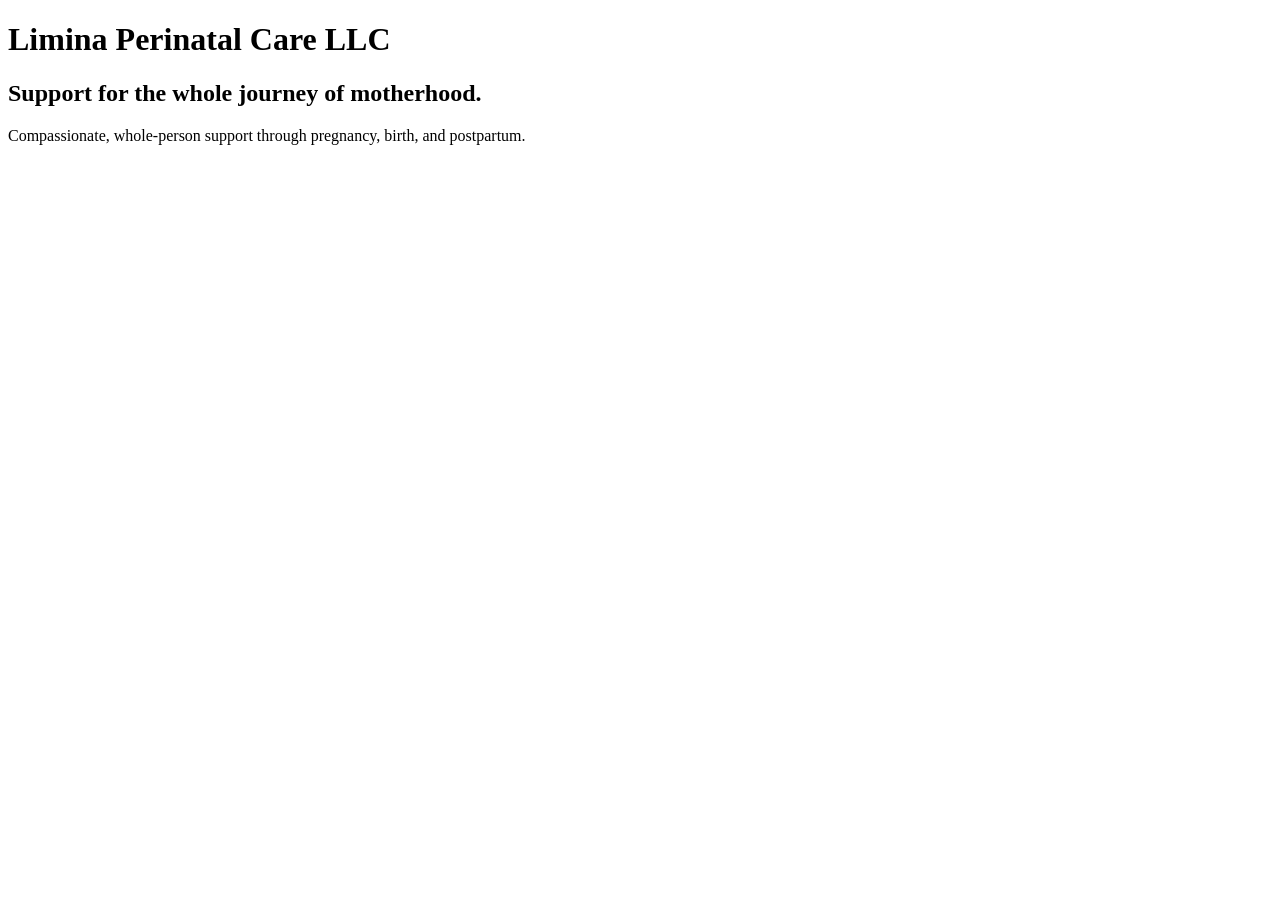
==== index.html @ d0695dbe "Create index.html" ====
<!DOCTYPE html>
<html lang="en">
<head>
    <meta charset="UTF-8">
    <meta name="viewport" content="width=device-width, initial-scale=1.0">

    <title>Limina Perinatal Care LLC</title>
</head>

<body>

    <header>
        <h1>Limina Perinatal Care LLC</h1>
    </header>

    <main>
        <h2>Support for the whole journey of motherhood.</h2>

        <p>
            Compassionate, whole-person support through pregnancy,
            birth, and postpartum.
        </p>
    </main>

</body>
</html>
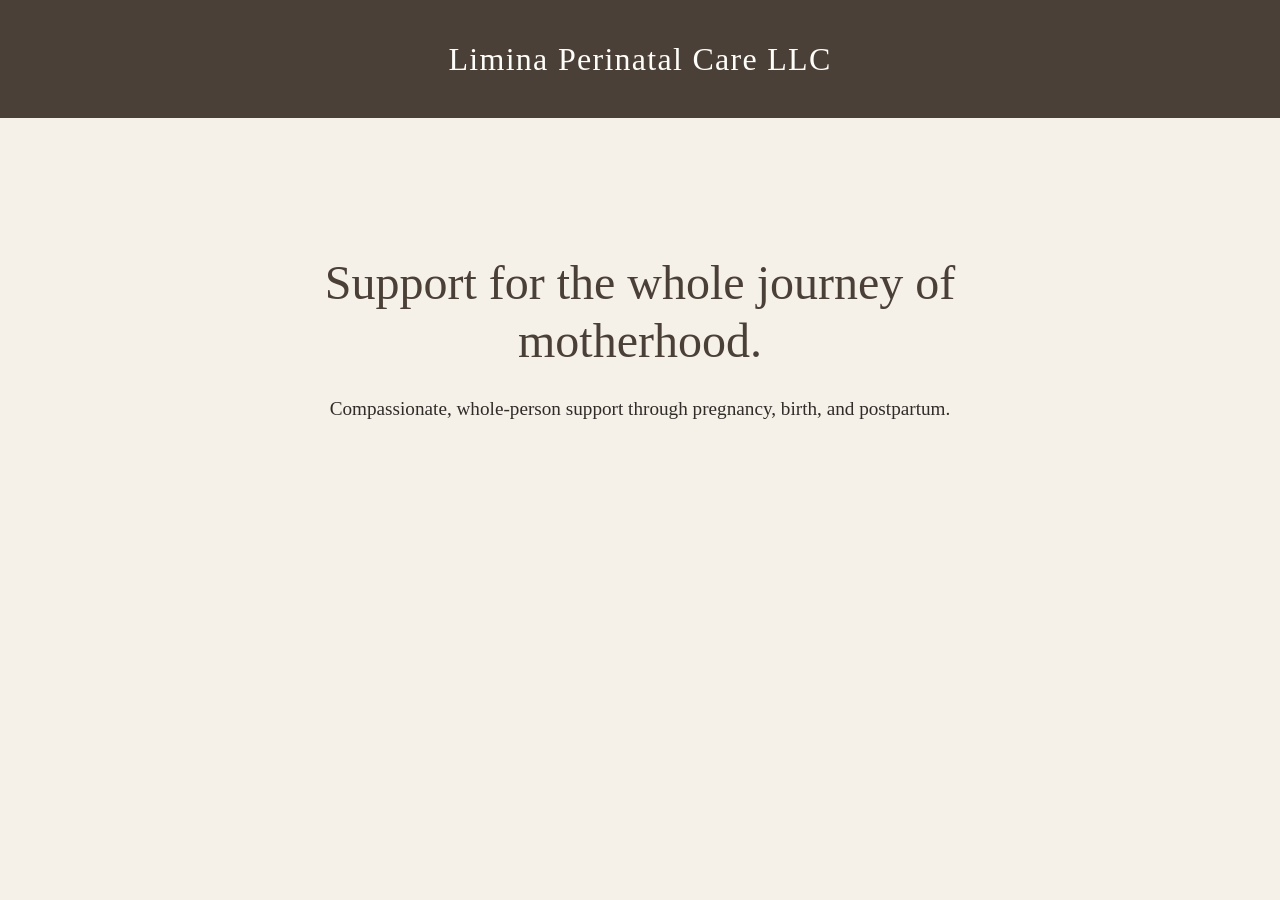
==== commit e05b785e: "Update index.html" ====
--- a/index.html
+++ b/index.html
@@ -5,6 +5,7 @@
     <meta name="viewport" content="width=device-width, initial-scale=1.0">
 
     <title>Limina Perinatal Care LLC</title>
+    <link rel="stylesheet" href="style.css">
 </head>
 
 <body>
--- a/style.css
+++ b/style.css
@@ -0,0 +1,76 @@
+/* =========================================
+   LIMINA PERINATAL CARE
+   Main Stylesheet
+   ========================================= */
+
+:root {
+    --earth: #4b4038;
+    --clay: #8a6f5a;
+    --cream: #f5f0e8;
+    --sand: #ded2c2;
+    --text: #302c28;
+    --white: #fffdf9;
+}
+
+* {
+    box-sizing: border-box;
+}
+
+body {
+    margin: 0;
+    background-color: var(--cream);
+    color: var(--text);
+    font-family: Georgia, "Times New Roman", serif;
+    line-height: 1.7;
+}
+
+header {
+    background-color: var(--earth);
+    color: var(--white);
+    padding: 2rem;
+    text-align: center;
+}
+
+header h1 {
+    margin: 0;
+    font-size: 2rem;
+    font-weight: normal;
+    letter-spacing: 0.04em;
+}
+
+main {
+    max-width: 900px;
+    margin: 0 auto;
+    padding: 6rem 2rem;
+    text-align: center;
+}
+
+h2 {
+    color: var(--earth);
+    font-size: 3rem;
+    font-weight: normal;
+    line-height: 1.2;
+    margin-bottom: 1.5rem;
+}
+
+p {
+    font-size: 1.2rem;
+    max-width: 650px;
+    margin: 0 auto;
+}
+
+@media (max-width: 600px) {
+
+    main {
+        padding: 4rem 1.5rem;
+    }
+
+    h2 {
+        font-size: 2.2rem;
+    }
+
+    p {
+        font-size: 1.05rem;
+    }
+
+}
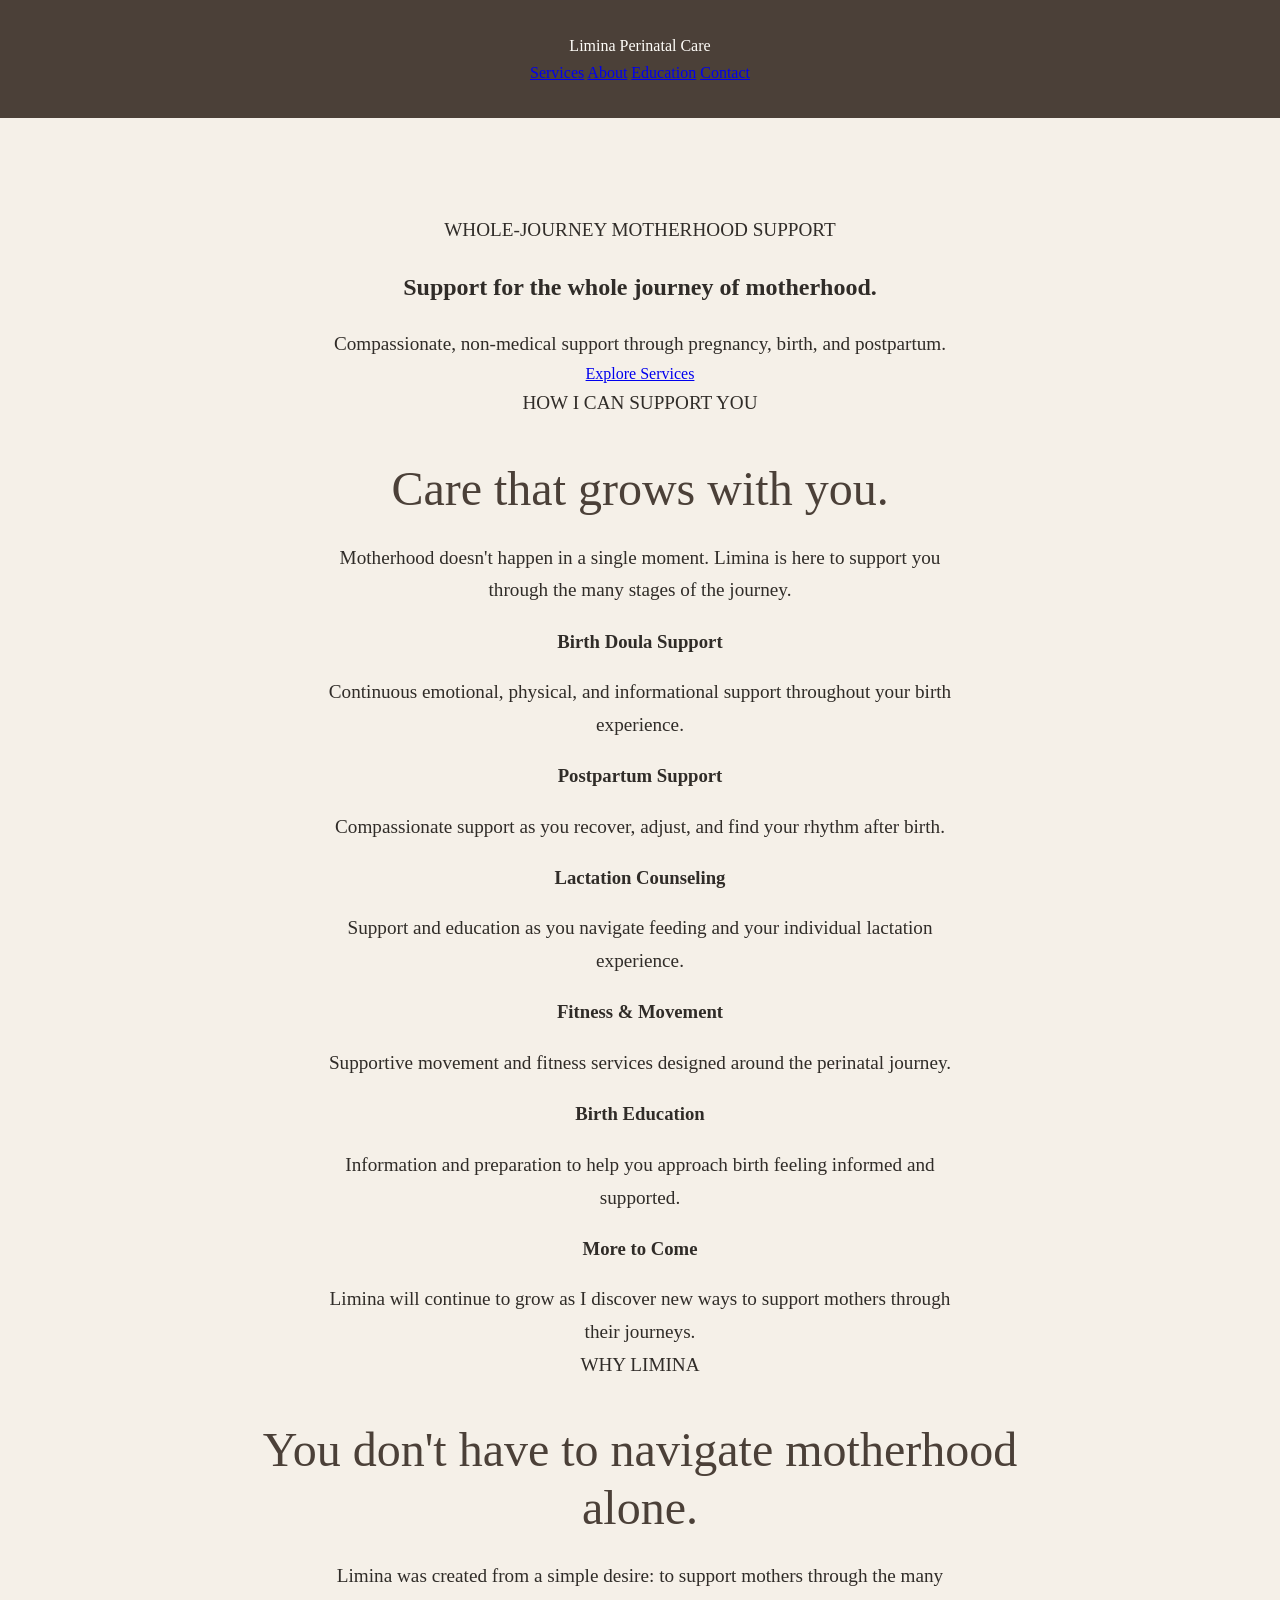
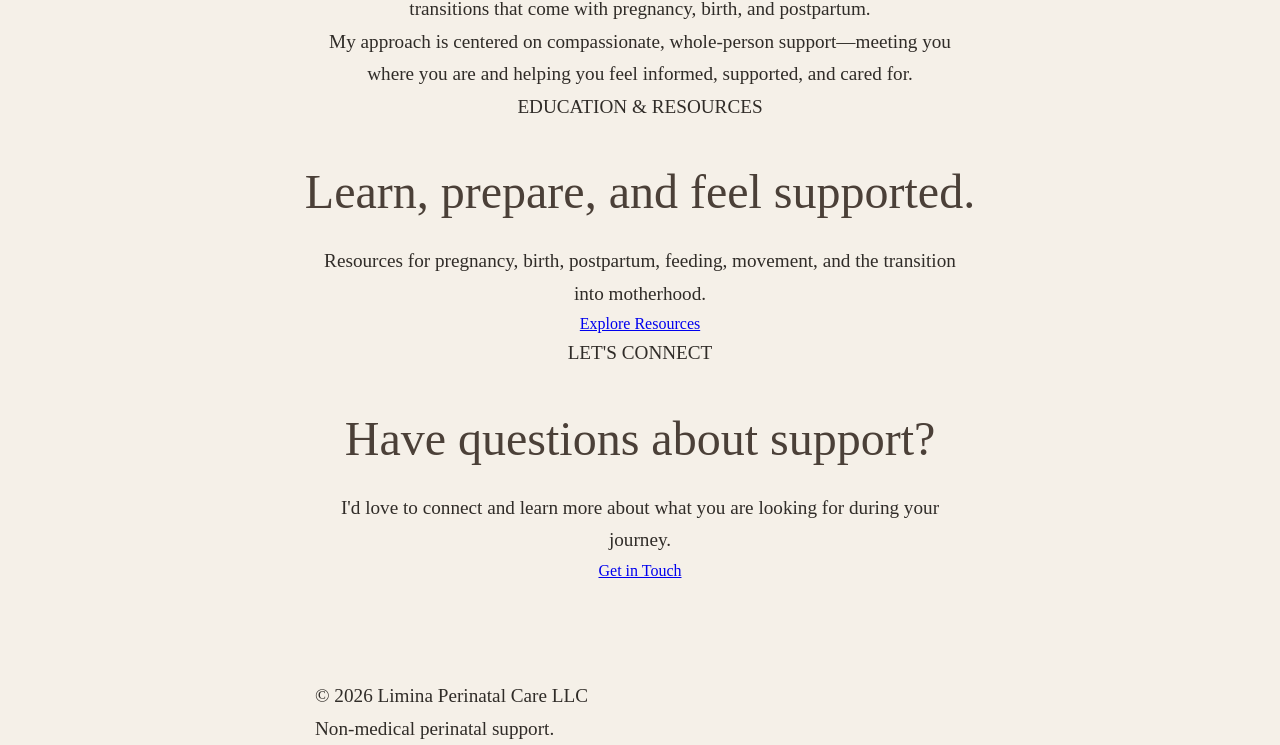
==== commit 7b1f3b78: "Update index.html" ====
--- a/index.html
+++ b/index.html
@@ -4,24 +4,224 @@
     <meta charset="UTF-8">
     <meta name="viewport" content="width=device-width, initial-scale=1.0">
 
-    <title>Limina Perinatal Care LLC</title>
+    <title>Limina Perinatal Care LLC | Whole Journey Motherhood Support</title>
+
+    <meta
+        name="description"
+        content="Limina Perinatal Care provides compassionate, non-medical support through pregnancy, birth, and postpartum."
+    >
+
     <link rel="stylesheet" href="style.css">
 </head>
 
 <body>
 
-    <header>
-        <h1>Limina Perinatal Care LLC</h1>
+    <!-- Navigation -->
+    <header class="site-header">
+
+        <div class="logo">
+            Limina Perinatal Care
+        </div>
+
+        <nav>
+            <a href="#services">Services</a>
+            <a href="#about">About</a>
+            <a href="#education">Education</a>
+            <a href="#contact">Contact</a>
+        </nav>
+
     </header>
 
+
+    <!-- Hero Section -->
     <main>
-        <h2>Support for the whole journey of motherhood.</h2>
+
+        <section class="hero">
+
+            <p class="eyebrow">
+                WHOLE-JOURNEY MOTHERHOOD SUPPORT
+            </p>
+
+            <h1>
+                Support for the whole journey of motherhood.
+            </h1>
+
+            <p class="hero-text">
+                Compassionate, non-medical support through pregnancy,
+                birth, and postpartum.
+            </p>
+
+            <a class="button" href="#services">
+                Explore Services
+            </a>
+
+        </section>
+
+
+        <!-- Services -->
+        <section id="services" class="section">
+
+            <p class="eyebrow">
+                HOW I CAN SUPPORT YOU
+            </p>
+
+            <h2>
+                Care that grows with you.
+            </h2>
+
+            <p class="section-intro">
+                Motherhood doesn't happen in a single moment.
+                Limina is here to support you through the many
+                stages of the journey.
+            </p>
+
+
+            <div class="service-grid">
+
+                <article class="service-card">
+                    <h3>Birth Doula Support</h3>
+                    <p>
+                        Continuous emotional, physical, and informational
+                        support throughout your birth experience.
+                    </p>
+                </article>
+
+
+                <article class="service-card">
+                    <h3>Postpartum Support</h3>
+                    <p>
+                        Compassionate support as you recover, adjust,
+                        and find your rhythm after birth.
+                    </p>
+                </article>
+
+
+                <article class="service-card">
+                    <h3>Lactation Counseling</h3>
+                    <p>
+                        Support and education as you navigate feeding
+                        and your individual lactation experience.
+                    </p>
+                </article>
+
+
+                <article class="service-card">
+                    <h3>Fitness & Movement</h3>
+                    <p>
+                        Supportive movement and fitness services designed
+                        around the perinatal journey.
+                    </p>
+                </article>
+
+
+                <article class="service-card">
+                    <h3>Birth Education</h3>
+                    <p>
+                        Information and preparation to help you approach
+                        birth feeling informed and supported.
+                    </p>
+                </article>
+
+
+                <article class="service-card">
+                    <h3>More to Come</h3>
+                    <p>
+                        Limina will continue to grow as I discover new
+                        ways to support mothers through their journeys.
+                    </p>
+                </article>
+
+            </div>
+
+        </section>
+
+
+        <!-- About -->
+        <section id="about" class="section about-section">
+
+            <p class="eyebrow">
+                WHY LIMINA
+            </p>
+
+            <h2>
+                You don't have to navigate motherhood alone.
+            </h2>
+
+            <p>
+                Limina was created from a simple desire:
+                to support mothers through the many transitions
+                that come with pregnancy, birth, and postpartum.
+            </p>
+
+            <p>
+                My approach is centered on compassionate,
+                whole-person support—meeting you where you are
+                and helping you feel informed, supported, and cared for.
+            </p>
+
+        </section>
+
+
+        <!-- Education -->
+        <section id="education" class="section">
+
+            <p class="eyebrow">
+                EDUCATION & RESOURCES
+            </p>
+
+            <h2>
+                Learn, prepare, and feel supported.
+            </h2>
+
+            <p class="section-intro">
+                Resources for pregnancy, birth, postpartum,
+                feeding, movement, and the transition into motherhood.
+            </p>
+
+            <a class="button secondary-button" href="#">
+                Explore Resources
+            </a>
+
+        </section>
+
+
+        <!-- Contact -->
+        <section id="contact" class="section contact-section">
+
+            <p class="eyebrow">
+                LET'S CONNECT
+            </p>
+
+            <h2>
+                Have questions about support?
+            </h2>
+
+            <p>
+                I'd love to connect and learn more about what
+                you are looking for during your journey.
+            </p>
+
+            <a class="button" href="mailto:hello@example.com">
+                Get in Touch
+            </a>
+
+        </section>
+
+    </main>
+
+
+    <!-- Footer -->
+    <footer>
 
         <p>
-            Compassionate, whole-person support through pregnancy,
-            birth, and postpartum.
+            © 2026 Limina Perinatal Care LLC
         </p>
-    </main>
+
+        <p>
+            Non-medical perinatal support.
+        </p>
+
+    </footer>
 
 </body>
 </html>
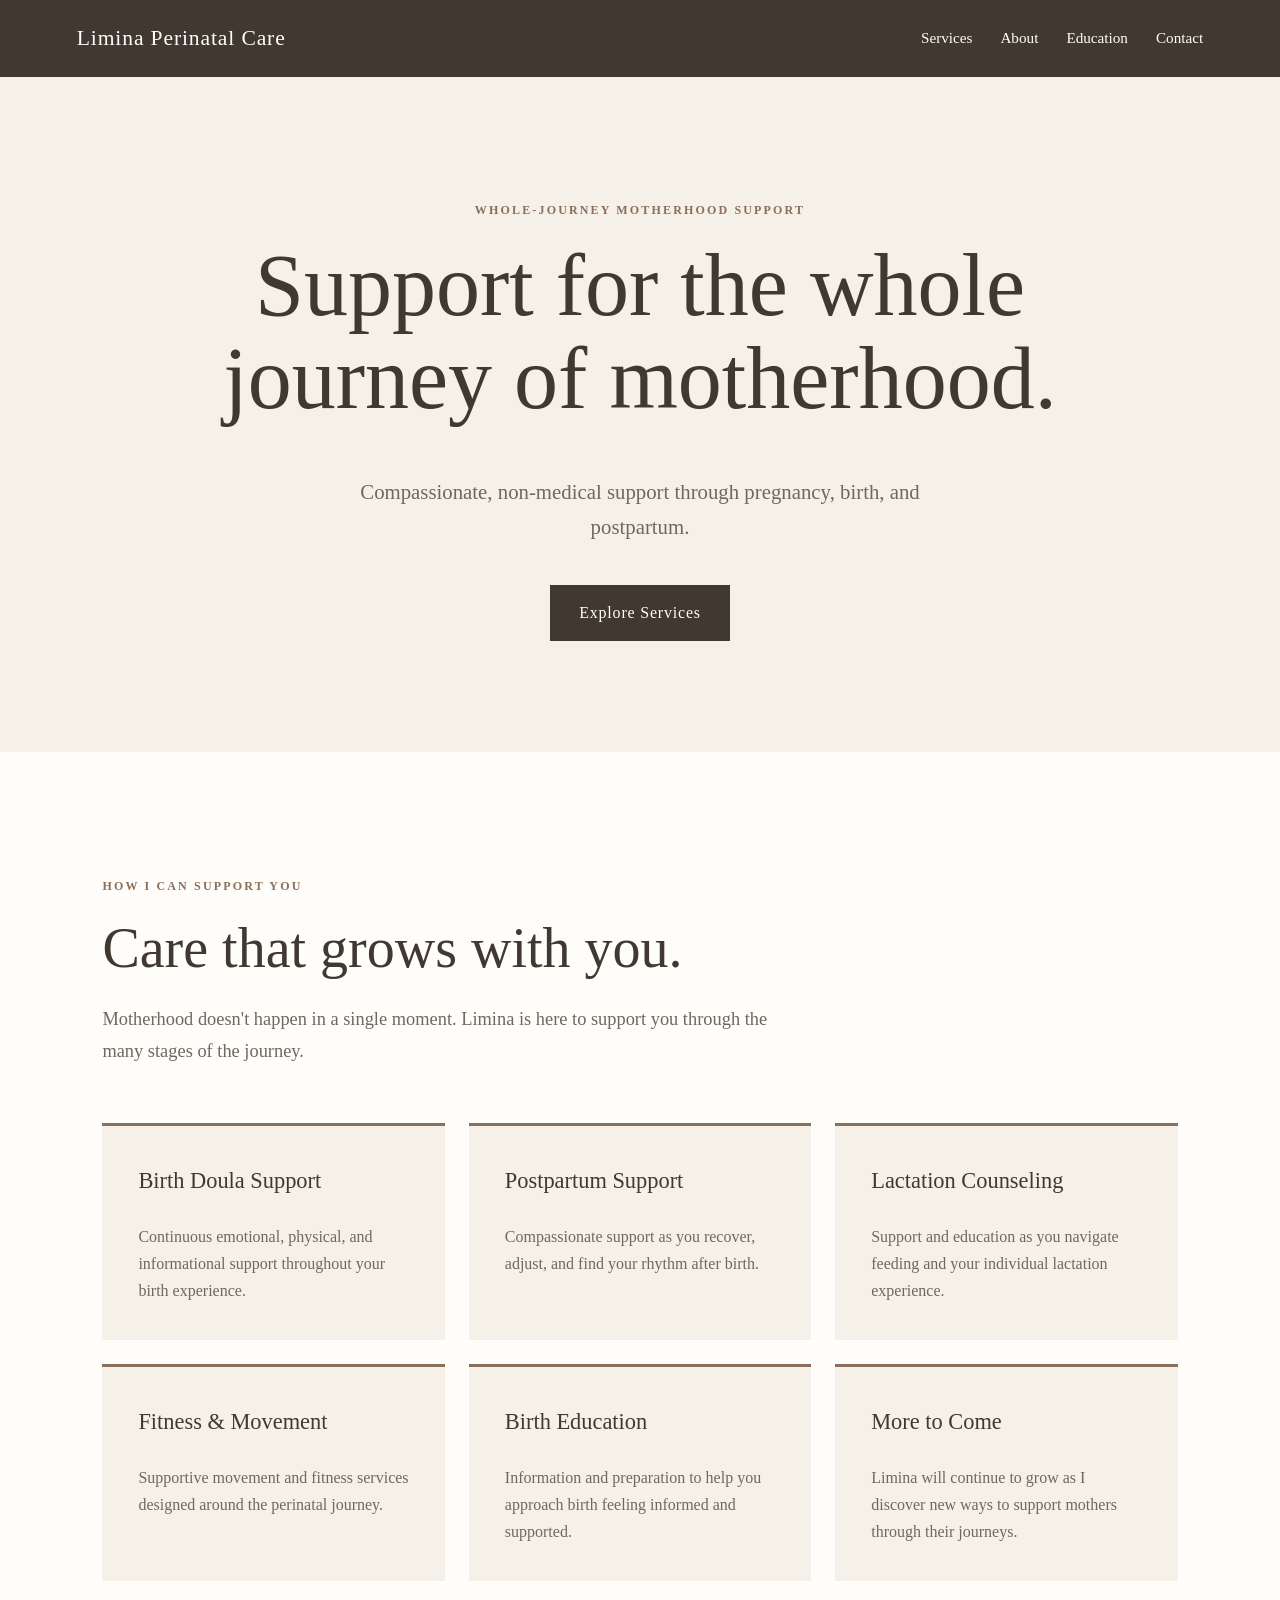
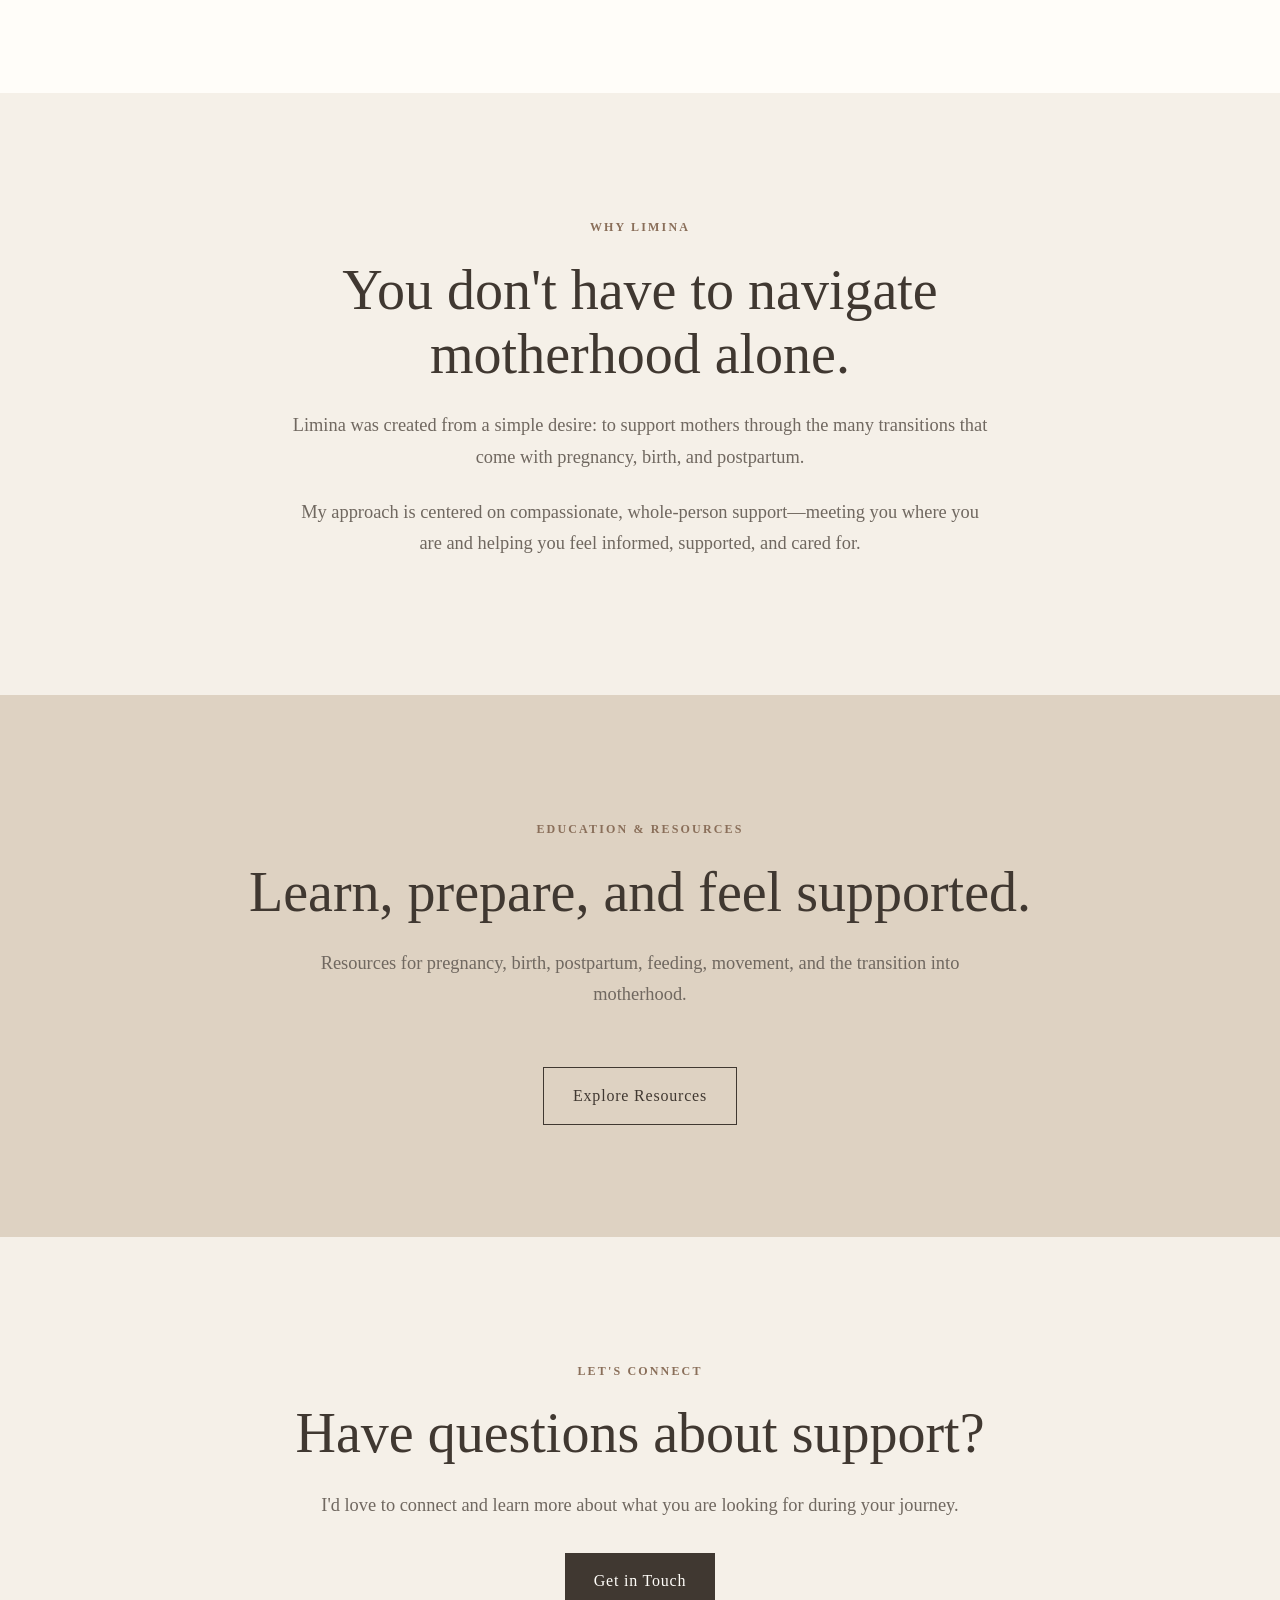
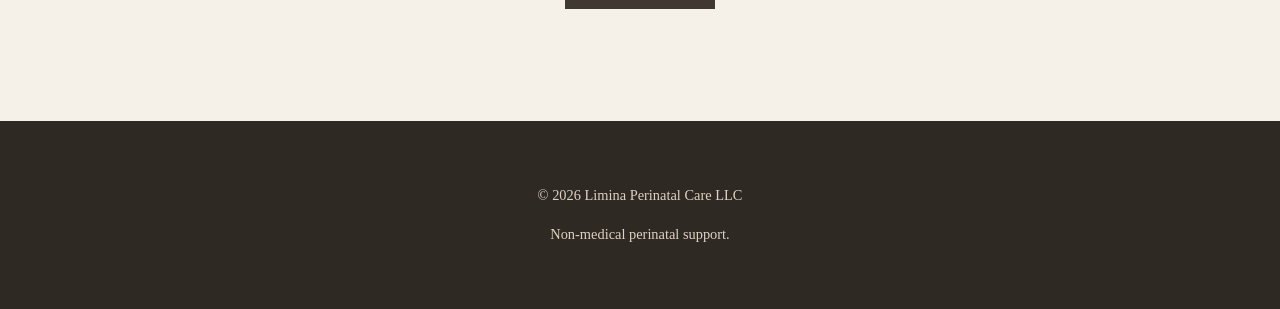
==== commit 66996d14: "Update index.html" ====
--- a/index.html
+++ b/index.html
@@ -51,9 +51,9 @@
                 birth, and postpartum.
             </p>
 
-            <a class="button" href="#services">
-                Explore Services
-            </a>
+            <a class="button" href="services.html">
+    Explore Services
+</a>
 
         </section>
 
--- a/style.css
+++ b/style.css
@@ -3,17 +3,30 @@
    Main Stylesheet
    ========================================= */
 
+
+/* ---------- COLOR SYSTEM ---------- */
+
 :root {
-    --earth: #4b4038;
+    --earth: #403831;
+    --earth-dark: #2f2924;
     --clay: #8a6f5a;
+    --sage: #777d69;
     --cream: #f5f0e8;
     --sand: #ded2c2;
-    --text: #302c28;
-    --white: #fffdf9;
-}
+    --warm-white: #fffdf9;
+    --text: #38332e;
+    --muted: #706860;
+}
+
+
+/* ---------- BASIC RESET ---------- */
 
 * {
     box-sizing: border-box;
+}
+
+html {
+    scroll-behavior: smooth;
 }
 
 body {
@@ -24,53 +37,322 @@
     line-height: 1.7;
 }
 
-header {
+img {
+    max-width: 100%;
+    display: block;
+}
+
+a {
+    color: inherit;
+}
+
+
+/* ---------- NAVIGATION ---------- */
+
+.site-header {
     background-color: var(--earth);
-    color: var(--white);
-    padding: 2rem;
-    text-align: center;
-}
-
-header h1 {
-    margin: 0;
-    font-size: 2rem;
+    color: var(--warm-white);
+
+    display: flex;
+    justify-content: space-between;
+    align-items: center;
+
+    padding: 1.25rem 6%;
+}
+
+.logo {
+    font-size: 1.35rem;
+    letter-spacing: 0.04em;
+}
+
+nav {
+    display: flex;
+    gap: 1.75rem;
+}
+
+nav a {
+    color: var(--warm-white);
+    text-decoration: none;
+    font-size: 0.95rem;
+}
+
+nav a:hover {
+    color: var(--sand);
+}
+
+
+/* ---------- HERO ---------- */
+
+.hero {
+    min-height: 75vh;
+
+    display: flex;
+    flex-direction: column;
+    justify-content: center;
+    align-items: center;
+
+    text-align: center;
+
+    padding: 6rem 2rem;
+
+    background-color: var(--cream);
+}
+
+.eyebrow {
+    color: var(--clay);
+
+    font-size: 0.75rem;
+    font-weight: bold;
+
+    letter-spacing: 0.18em;
+
+    margin-bottom: 1.25rem;
+}
+
+.hero h1 {
+    max-width: 850px;
+
+    color: var(--earth);
+
+    font-size: clamp(3rem, 7vw, 5.5rem);
+
     font-weight: normal;
-    letter-spacing: 0.04em;
-}
-
-main {
-    max-width: 900px;
+
+    line-height: 1.05;
+
+    margin: 0 0 1.75rem;
+}
+
+.hero-text {
+    max-width: 650px;
+
+    font-size: 1.3rem;
+
+    color: var(--muted);
+
+    margin-bottom: 2.5rem;
+}
+
+
+/* ---------- BUTTONS ---------- */
+
+.button {
+    display: inline-block;
+
+    background-color: var(--earth);
+    color: var(--warm-white);
+
+    padding: 0.9rem 1.8rem;
+
+    text-decoration: none;
+
+    letter-spacing: 0.05em;
+
+    transition: all 0.2s ease;
+}
+
+.button:hover {
+    background-color: var(--clay);
+}
+
+.secondary-button {
+    background-color: transparent;
+
+    border: 1px solid var(--earth);
+
+    color: var(--earth);
+}
+
+.secondary-button:hover {
+    background-color: var(--earth);
+    color: var(--warm-white);
+}
+
+
+/* ---------- GENERAL SECTIONS ---------- */
+
+.section {
+    max-width: 1200px;
+
     margin: 0 auto;
-    padding: 6rem 2rem;
-    text-align: center;
-}
-
-h2 {
+
+    padding: 7rem 6%;
+}
+
+.section h2 {
     color: var(--earth);
-    font-size: 3rem;
+
+    font-size: clamp(2.2rem, 5vw, 3.5rem);
+
     font-weight: normal;
-    line-height: 1.2;
+
+    line-height: 1.15;
+
+    margin: 0 0 1.5rem;
+}
+
+.section-intro {
+    max-width: 700px;
+
+    color: var(--muted);
+
+    font-size: 1.15rem;
+
+    margin-bottom: 3.5rem;
+}
+
+
+/* ---------- SERVICES ---------- */
+
+#services {
+    background-color: var(--warm-white);
+
+    max-width: none;
+
+    padding-left: 8%;
+    padding-right: 8%;
+}
+
+.service-grid {
+    display: grid;
+
+    grid-template-columns: repeat(3, 1fr);
+
+    gap: 1.5rem;
+
+    max-width: 1200px;
+
+    margin: 0 auto;
+}
+
+.service-card {
+    background-color: var(--cream);
+
+    padding: 2.25rem;
+
+    border-top: 3px solid var(--clay);
+}
+
+.service-card h3 {
+    color: var(--earth);
+
+    font-size: 1.4rem;
+
+    font-weight: normal;
+
+    margin-top: 0;
+}
+
+.service-card p {
+    color: var(--muted);
+
+    font-size: 1rem;
+
+    margin-bottom: 0;
+}
+
+
+/* ---------- ABOUT ---------- */
+
+.about-section {
+    max-width: 850px;
+
+    text-align: center;
+}
+
+.about-section p:not(.eyebrow) {
+    font-size: 1.15rem;
+
+    color: var(--muted);
+
     margin-bottom: 1.5rem;
 }
 
-p {
-    font-size: 1.2rem;
-    max-width: 650px;
-    margin: 0 auto;
-}
-
-@media (max-width: 600px) {
-
-    main {
-        padding: 4rem 1.5rem;
-    }
-
-    h2 {
-        font-size: 2.2rem;
-    }
-
-    p {
-        font-size: 1.05rem;
-    }
-
-}
+
+/* ---------- EDUCATION ---------- */
+
+#education {
+    text-align: center;
+
+    background-color: var(--sand);
+
+    max-width: none;
+}
+
+#education .section-intro {
+    margin-left: auto;
+    margin-right: auto;
+}
+
+
+/* ---------- CONTACT ---------- */
+
+.contact-section {
+    text-align: center;
+
+    max-width: 850px;
+}
+
+.contact-section p:not(.eyebrow) {
+    color: var(--muted);
+
+    font-size: 1.15rem;
+
+    margin-bottom: 2rem;
+}
+
+
+/* ---------- FOOTER ---------- */
+
+footer {
+    background-color: var(--earth-dark);
+
+    color: var(--sand);
+
+    text-align: center;
+
+    padding: 3rem 2rem;
+
+    font-size: 0.9rem;
+}
+
+
+/* ---------- MOBILE ---------- */
+
+@media (max-width: 800px) {
+
+    .site-header {
+        flex-direction: column;
+
+        gap: 1rem;
+
+        text-align: center;
+    }
+
+    nav {
+        gap: 1rem;
+
+        flex-wrap: wrap;
+
+        justify-content: center;
+    }
+
+    .hero {
+        min-height: 65vh;
+
+        padding: 5rem 1.5rem;
+    }
+
+    .hero h1 {
+        font-size: 3rem;
+    }
+
+    .service-grid {
+        grid-template-columns: 1fr;
+    }
+
+    .section {
+        padding: 5rem 1.5rem;
+    }
+
+}
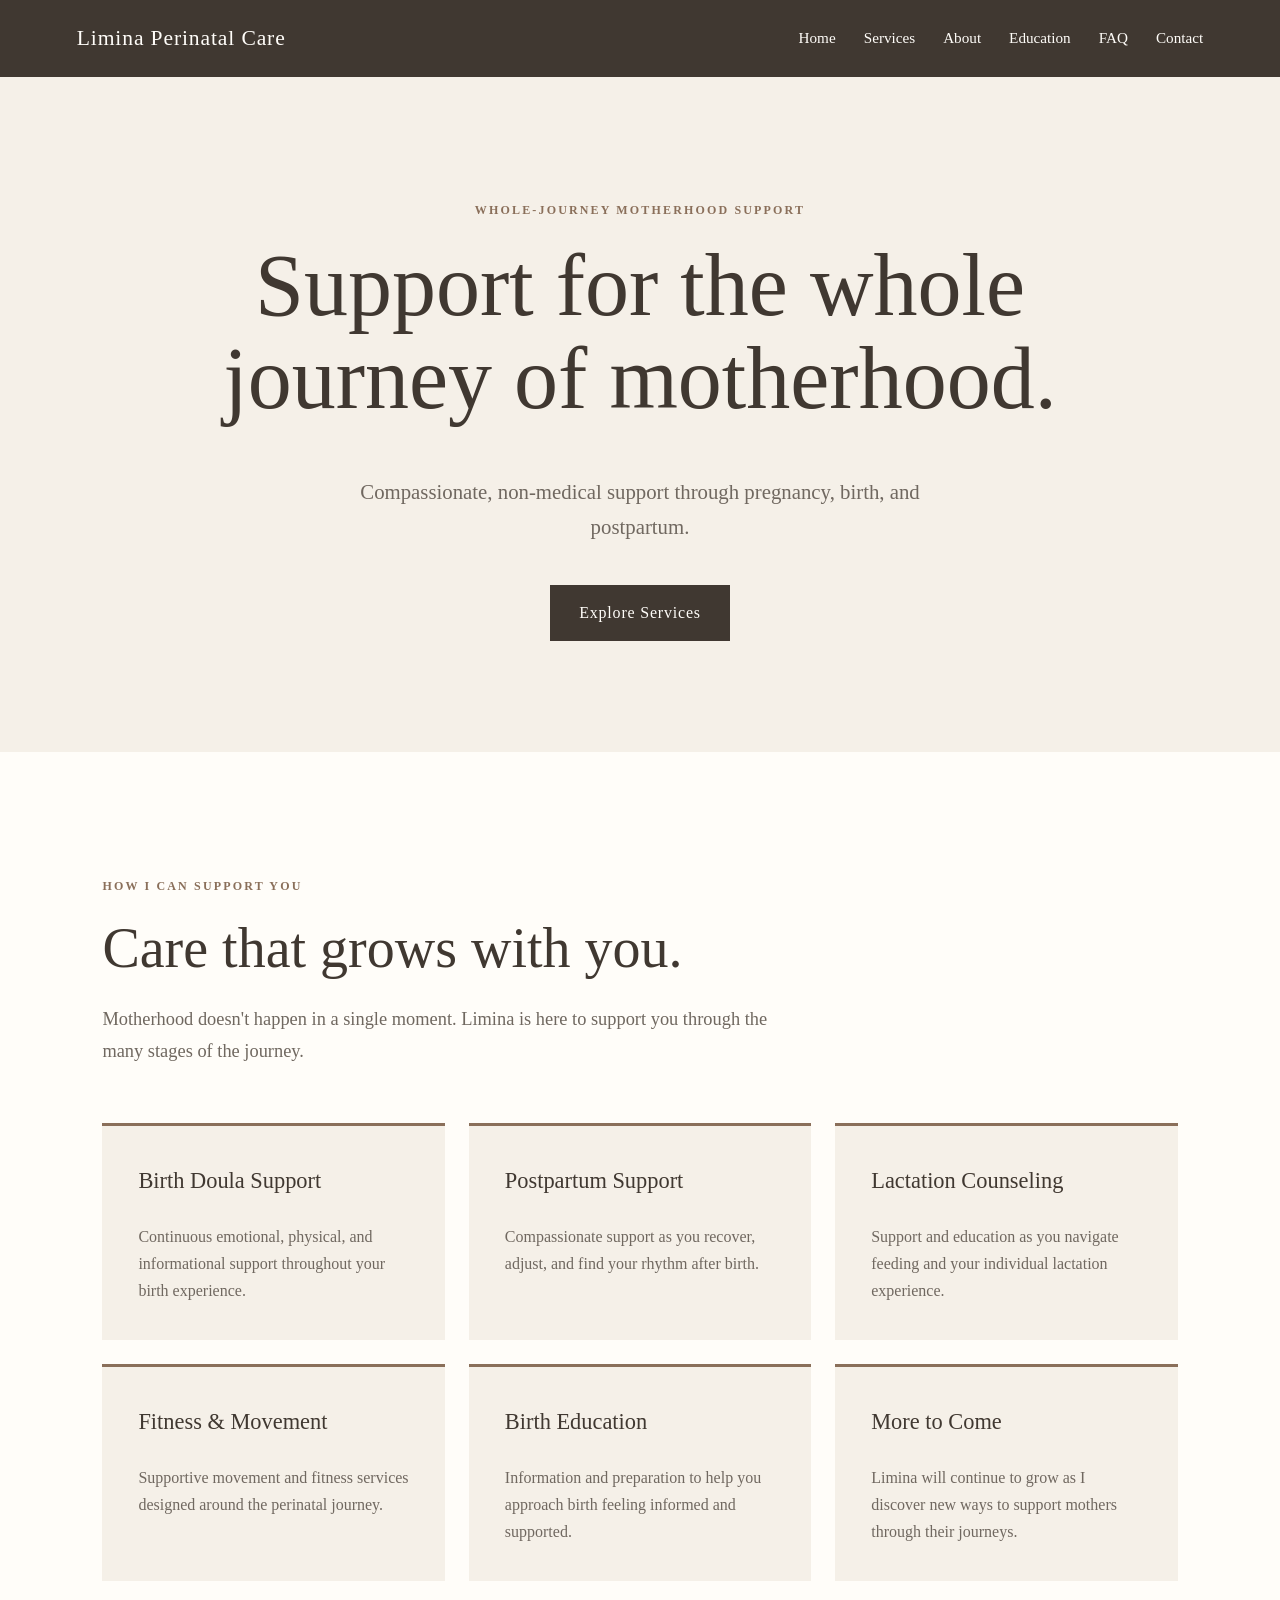
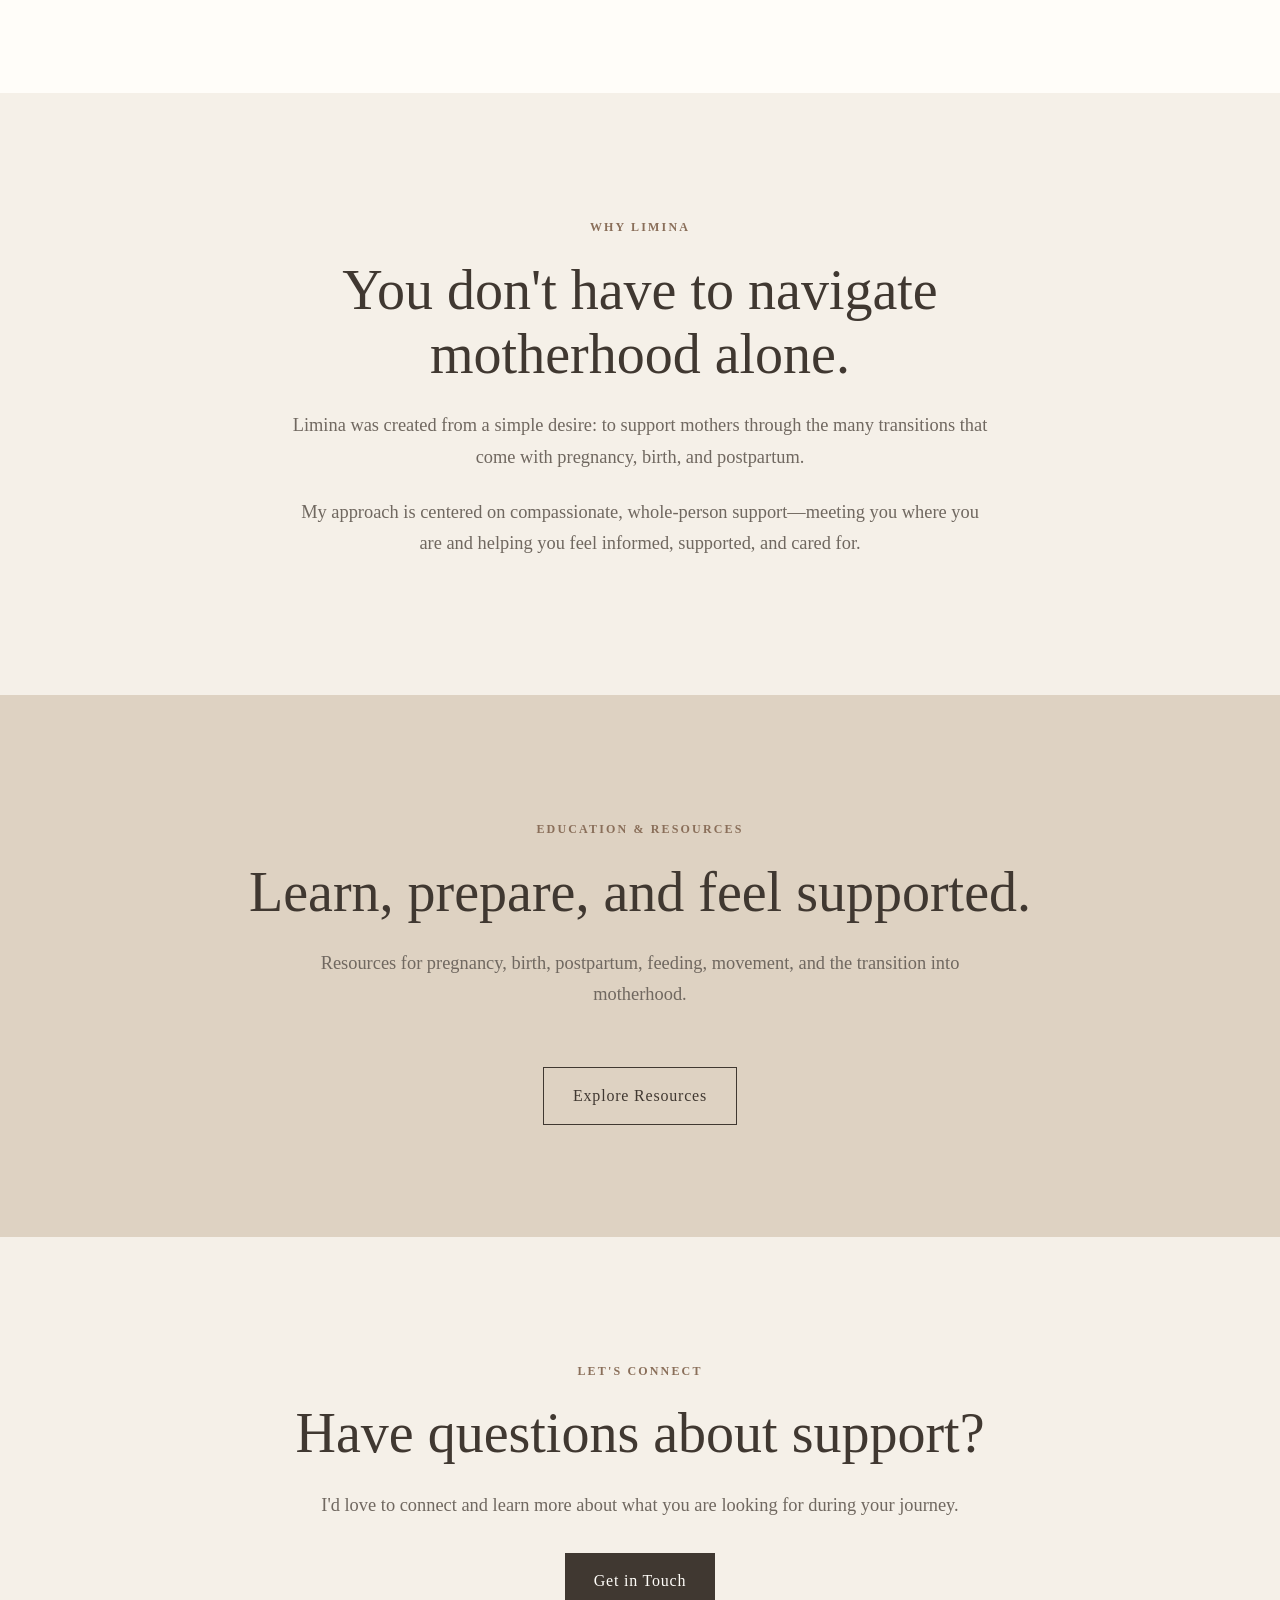
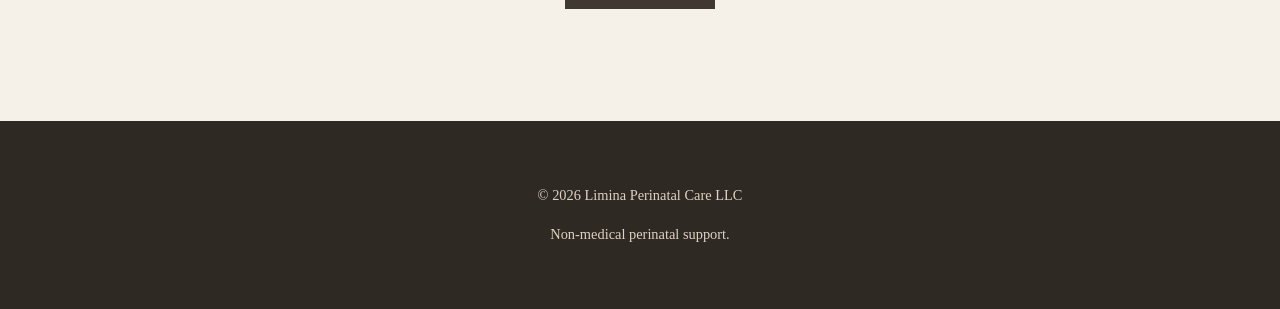
==== commit f629caa8: "Update index.html" ====
--- a/index.html
+++ b/index.html
@@ -24,10 +24,12 @@
         </div>
 
         <nav>
-            <a href="#services">Services</a>
-            <a href="#about">About</a>
-            <a href="#education">Education</a>
-            <a href="#contact">Contact</a>
+            <a href="index.html">Home</a>
+            <a href="services.html">Services</a>
+            <a href="about.html">About</a>
+            <a href="education.html">Education</a>
+            <a href="faq.html">FAQ</a>
+            <a href="contact.html">Contact</a>
         </nav>
 
     </header>
